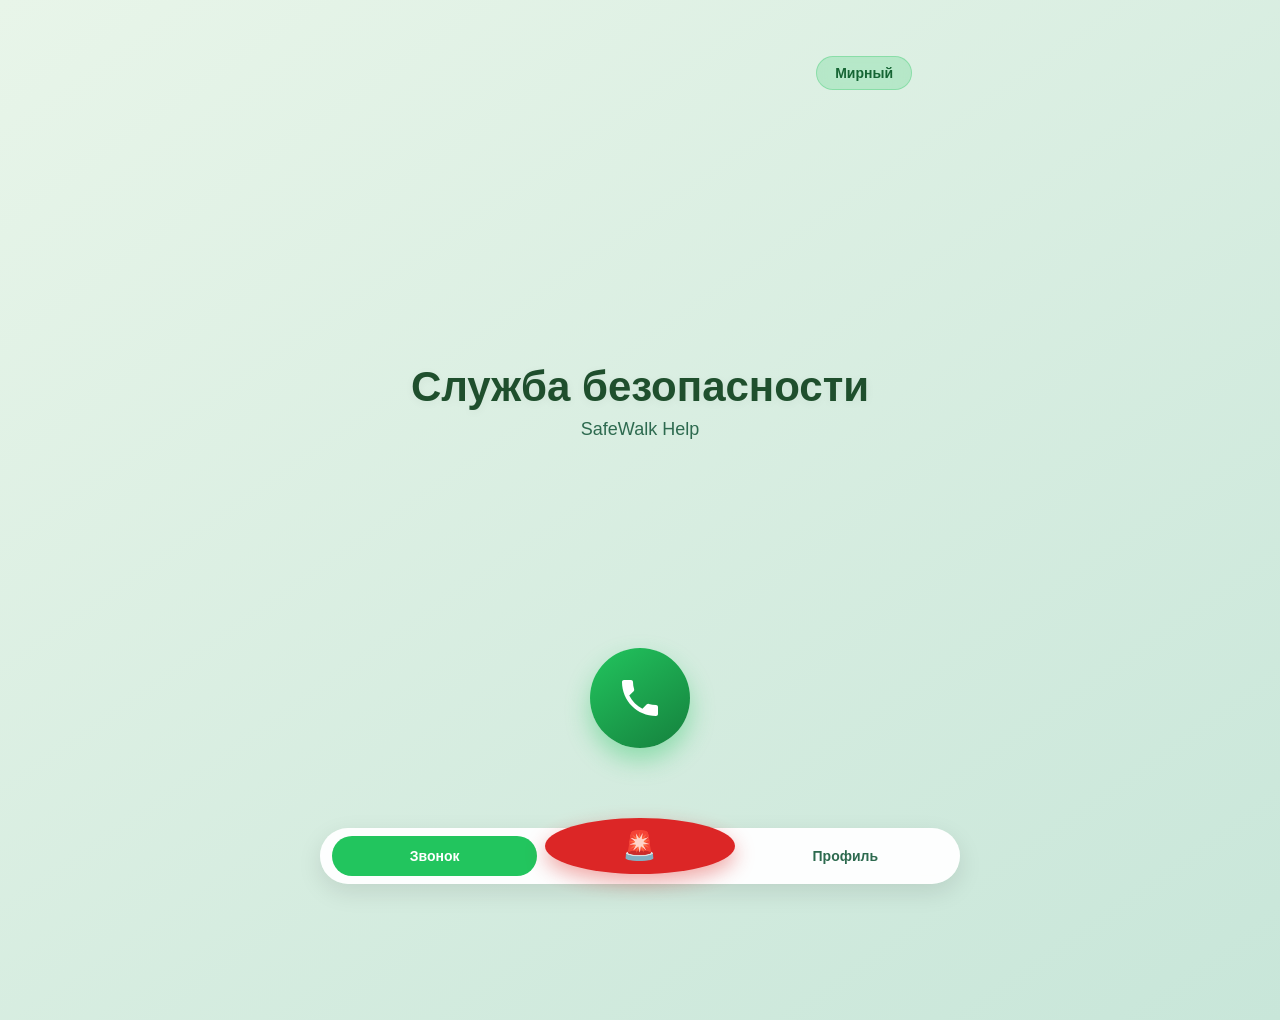
==== call.html @ 25d93a9d "Add files via upload" ====
<!DOCTYPE html>
<html lang="ru">
<head>
    <meta charset="UTF-8">
    <meta name="viewport" content="width=device-width, initial-scale=1.0, user-scalable=no">
    <title>SafeWalk - Звонок</title>
    <link rel="stylesheet" href="style.css">
</head>
<body>
    <input type="checkbox" id="callToggle" class="call-toggle">
    <div class="container">
    <div class="call-screen">
        <div class="top-bar">
            <input class="role-toggle" id="role-toggle" type="checkbox">
            <label class="role-switch" for="role-toggle">
                <span class="peaceful-text">Мирный</span>
                <span class="guardian-text">Защитник</span>
            </label>
        </div>

        <div class="caller-info">
            <div class="call-status"><span>placeholder</span></div>
            <div class="caller-name">Служба безопасности</div>
            <div class="caller-number">SafeWalk Help</div>
        </div>

        <div class="action-area">
            <label for="callToggle" class="call-button">
                <svg class="phone-icon" viewBox="0 0 24 24" fill="currentColor">
                    <path d="M6.62 10.79c1.44 2.83 3.76 5.14 6.59 6.59l2.2-2.2c.28-.28.67-.36 1.02-.24 1.12.37 2.33.57 3.57.57.55 0 1 .45 1 1V20c0 .55-.45 1-1 1-9.39 0-17-7.61-17-17 0-.55.45-1 1-1h3.5c.55 0 1 .45 1 1 0 1.25.2 2.45.57 3.57.11.35.03.74-.25 1.02l-2.2 2.2z"/>
                </svg>
            </label>

            <div class="ringtone-container">
                <audio autoplay>
                    <source src="call.mp3" type="audio/mpeg">
                </audio>
            </div>
        </div>
    </div>
</div>

    <nav class="bottom-nav">
        <a class="nav-link active" href="call.html">Звонок</a>
        <a class="nav-link sos" href="sos.html"><span>🚨</span></a>
        <a class="nav-link" href="profile.html">Профиль</a>
    </nav>

    <script>
    (function () {
        const KEY = "safewalk_role";
        const toggle = document.getElementById("role-toggle");
        
        const normalize = (v) => (v === "guardian" ? "guardian" : "peaceful");
        
        const readRole = () => {
            const fromStorage = localStorage.getItem(KEY);
            if (fromStorage) return normalize(fromStorage);
            if (toggle) return toggle.checked ? "guardian" : "peaceful";
            return "peaceful";
        };
        
        const applyRole = (role) => {
            const normalized = normalize(role);
            localStorage.setItem(KEY, normalized);
            if (toggle) toggle.checked = normalized === "guardian";
        };
        
        applyRole(readRole());
        
        if (toggle) {
            toggle.addEventListener("change", function () {
                applyRole(toggle.checked ? "guardian" : "peaceful");
            });
        }
    })();
    </script>
</body>
</html>
---- style.css ----
* {
    margin: 0;
    padding: 0;
    box-sizing: border-box;
}

body {
    font-family: -apple-system, BlinkMacSystemFont, 'Segoe UI', Roboto, Helvetica, Arial, sans-serif;
    background: linear-gradient(145deg, #e8f5e9 0%, #c8e6d9 100%);
    min-height: 100vh;
    display: flex;
    flex-direction: column;
    position: relative;
}

/* Основной контейнер */
.container {
    flex: 1;
    padding: 20px 24px 100px;
    max-width: 640px;
    margin: 0 auto;
    width: 100%;
}

/* Верхняя панель с переключателем ролей */
.top-bar, .topbar {
    width: 100%;
    display: flex;
    justify-content: flex-end;
    margin-bottom: 20px;
}

.role-toggle {
    position: absolute;
    opacity: 0;
    pointer-events: none;
}

.role-switch {
    display: inline-block;
    background: rgba(34, 197, 94, 0.2);
    backdrop-filter: blur(10px);
    padding: 8px 18px;
    border-radius: 40px;
    font-size: 14px;
    font-weight: 600;
    color: #166534;
    cursor: pointer;
    transition: all 0.2s ease;
    border: 1px solid rgba(34, 197, 94, 0.3);
}

.role-switch .guardian-text {
    display: none;
}

.role-toggle:checked + .role-switch {
    background: #22c55e;
    border-color: #ffffff;
    color: white;
}

.role-toggle:checked + .role-switch .peaceful-text {
    display: none;
}

.role-toggle:checked + .role-switch .guardian-text {
    display: inline;
}

/* Заголовки и текст */
h1 {
    font-size: 32px;
    color: #1f4f2d;
    margin-bottom: 8px;
}

h2 {
    font-size: 24px;
    color: #1f4f2d;
    margin: 20px 0 16px;
}

.subtitle {
    font-size: 18px;
    color: #2d6a4f;
    margin-bottom: 8px;
}

.meta {
    font-size: 14px;
    color: #2d6a4f;
    margin-bottom: 8px;
}

.status {
    font-size: 14px;
    color: #166534;
    margin-bottom: 16px;
    font-weight: 500;
}

/* Формы */
label {
    display: block;
    margin: 16px 0 8px;
    font-weight: 600;
    color: #1f4f2d;
}

input, select, textarea {
    width: 100%;
    padding: 12px;
    border-radius: 12px;
    border: 1px solid #86efac;
    background: #ffffff;
    color: #14532d;
    font-size: 16px;
    transition: all 0.2s;
}

input:focus, select:focus, textarea:focus {
    outline: none;
    border-color: #22c55e;
    box-shadow: 0 0 0 3px rgba(34, 197, 94, 0.1);
}

/* Кнопки */
.btn {
    display: inline-block;
    padding: 12px 24px;
    border-radius: 12px;
    text-decoration: none;
    font-weight: 600;
    border: none;
    cursor: pointer;
    transition: all 0.2s;
    font-size: 16px;
    text-align: center;
}

.btn-primary {
    background: #22c55e;
    color: white;
    box-shadow: 0 4px 12px rgba(34, 197, 94, 0.3);
}

.btn-primary:hover {
    background: #15803d;
    transform: translateY(-2px);
    box-shadow: 0 6px 16px rgba(34, 197, 94, 0.4);
}

.btn-secondary {
    background: #374151;
    color: white;
}

.btn-secondary:hover {
    background: #1f2937;
    transform: translateY(-2px);
}

.btn-danger {
    background: #dc2626;
    color: white;
}

.btn-danger:hover {
    background: #b91c1c;
    transform: translateY(-2px);
}

.profile-save-btn {
    margin-top: 20px;
}

.profile-saved-msg {
    margin-top: 16px;
    font-size: 14px;
    font-weight: 600;
    color: #15803d;
}

.profile-saved-msg[hidden] {
    display: none !important;
}

/* Карта */
.map-frame {
    margin: 20px 0;
    border-radius: 16px;
    overflow: hidden;
    border: 1px solid #86efac;
    height: 320px;
    box-shadow: 0 4px 12px rgba(0, 0, 0, 0.1);
}

.map-frame iframe {
    width: 100%;
    height: 100%;
    border: 0;
}

/* Нижняя навигация */
.bottom-nav {
    position: fixed;
    left: 50%;
    transform: translateX(-50%);
    bottom: 16px;
    width: min(640px, 92vw);
    display: flex;
    gap: 8px;
    justify-content: space-between;
    background: rgba(255, 255, 255, 0.95);
    backdrop-filter: blur(10px);
    border-radius: 48px;
    box-shadow: 0 8px 24px rgba(0, 0, 0, 0.1);
    padding: 8px 12px;
    z-index: 100;
}

.nav-link {
    flex: 1;
    text-align: center;
    color: #2d6a4f;
    text-decoration: none;
    font-weight: 600;
    padding: 12px 8px;
    border-radius: 40px;
    font-size: 14px;
    transition: all 0.2s;
}

.nav-link.active {
    background: #22c55e;
    color: white;
}

.nav-link.sos {
    background: #dc2626;
    color: white;
    width: 56px;
    height: 56px;
    border-radius: 50%;
    display: flex;
    align-items: center;
    justify-content: center;
    padding: 0;
    margin-top: -18px;
    box-shadow: 0 8px 20px rgba(220, 38, 38, 0.4);
    font-weight: 800;
    font-size: 28px;
    line-height: 1;
    text-decoration: none;
}

.nav-link.sos span {
    font-size: 28px;
}

/* Специфичные стили для экрана звонка */
.call-screen {
    flex: 1;
    display: flex;
    flex-direction: column;
    justify-content: space-between;
    align-items: center;
    padding: 20px 24px 100px;
    min-height: 100vh;
}

.caller-info {
    text-align: center;
    margin-top: 40px;
}

.call-status {
    font-size: 16px;
    font-weight: 500;
    color: #2d6a4f;
    letter-spacing: 0.5px;
    margin-bottom: 12px;
}

.caller-name {
    font-size: 42px;
    font-weight: 700;
    color: #1f4f2d;
    margin-bottom: 8px;
    text-shadow: 0 2px 10px rgba(0, 0, 0, 0.05);
}

.caller-number {
    font-size: 18px;
    color: #2d6a4f;
    font-weight: 500;
}

.action-area {
    margin-bottom: 60px;
    text-align: center;
}

.call-toggle {
    position: absolute;
    opacity: 0;
    pointer-events: none;
}

.call-button {
    display: inline-block;
    cursor: pointer;
    width: 100px;
    height: 100px;
    border-radius: 50%;
    background: linear-gradient(145deg, #22c55e, #15803d);
    transition: all 0.2s ease;
    box-shadow: 0 12px 25px rgba(34, 197, 94, 0.4);
    position: relative;
}

.call-button:active {
    transform: scale(0.95);
}

.phone-icon {
    width: 48px;
    height: 48px;
    fill: white;
    position: absolute;
    top: 50%;
    left: 50%;
    transform: translate(-50%, -50%);
}

.call-toggle:checked ~ .call-screen .action-area .call-button {
    background: linear-gradient(145deg, #ef4444, #b91c1c);
    box-shadow: 0 12px 25px rgba(239, 68, 68, 0.4);
}

.call-toggle:checked ~ .call-screen .action-area .call-button .phone-icon {
    transform: translate(-50%, -50%) rotate(90deg);
}

.call-toggle:not(:checked) ~ .call-screen .caller-info .call-status::before {
    content: "Готов к набору";
}

.call-toggle:checked ~ .call-screen .caller-info .call-status::before {
    content: "Вызов...";
}

.call-status span {
    display: none;
}

.ringtone-container {
    display: none;
}

.call-toggle:checked ~ .call-screen .action-area .ringtone-container {
    display: block;
    position: absolute;
    width: 0;
    height: 0;
    overflow: hidden;
}

/* Адаптивность */
@media (max-width: 480px) {
    .container {
        padding: 16px 20px 100px;
    }
    
    h1 {
        font-size: 28px;
    }
    
    h2 {
        font-size: 20px;
    }
    
    .caller-name {
        font-size: 32px;
    }
    
    .call-button {
        width: 80px;
        height: 80px;
    }
    
    .phone-icon {
        width: 38px;
        height: 38px;
    }
    
    .btn {
        padding: 10px 20px;
    }
}
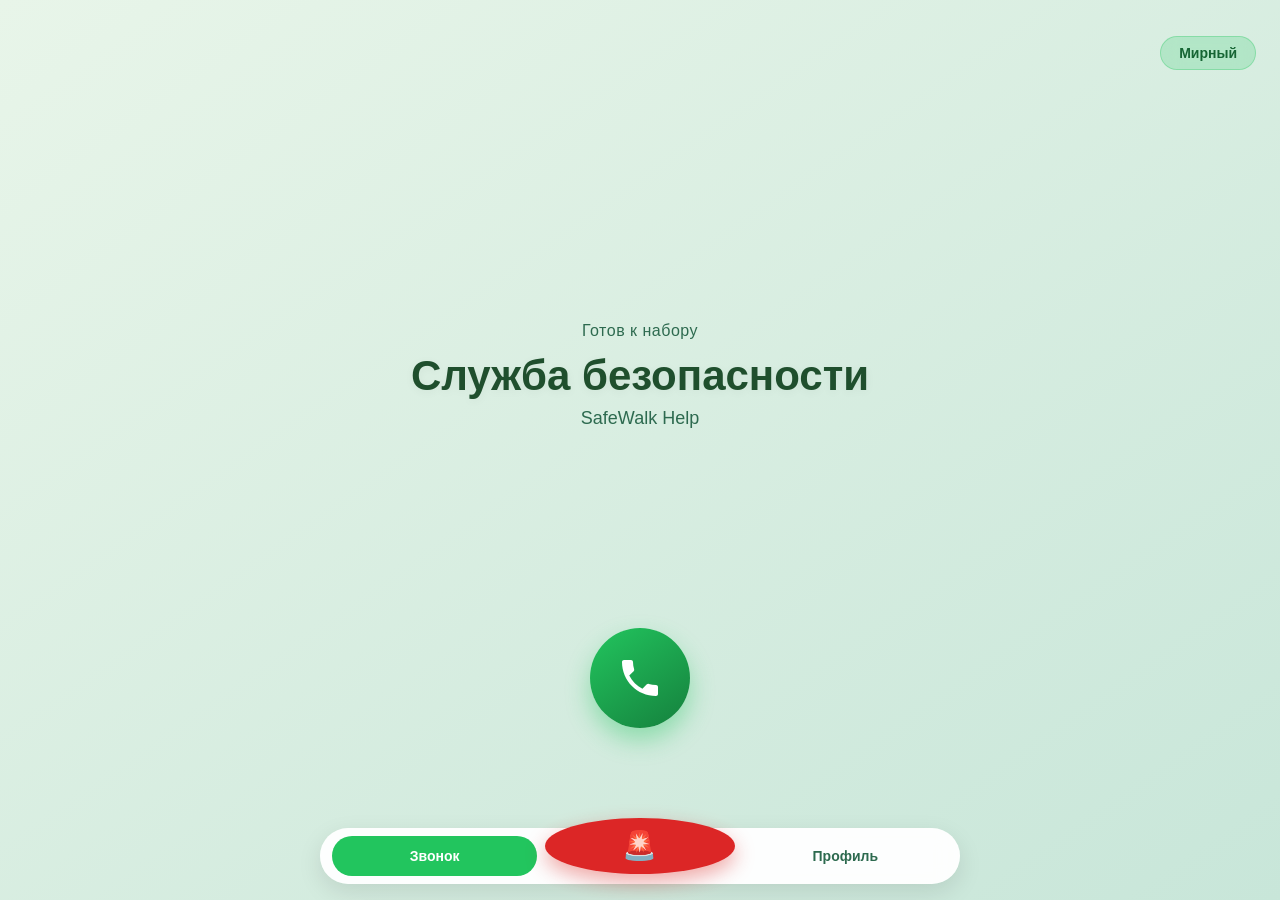
==== commit 66446b44: "Update call.html" ====
--- a/call.html
+++ b/call.html
@@ -3,12 +3,12 @@
 <head>
     <meta charset="UTF-8">
     <meta name="viewport" content="width=device-width, initial-scale=1.0, user-scalable=no">
-    <title>SafeWalk - Звонок</title>
+    <title>SafeWalk - Фейковый звонок</title>
     <link rel="stylesheet" href="style.css">
 </head>
 <body>
     <input type="checkbox" id="callToggle" class="call-toggle">
-    <div class="container">
+
     <div class="call-screen">
         <div class="top-bar">
             <input class="role-toggle" id="role-toggle" type="checkbox">
@@ -31,6 +31,7 @@
                 </svg>
             </label>
 
+            <!-- Аудио включается только когда чекбокс активен, проигрывается 1 раз -->
             <div class="ringtone-container">
                 <audio autoplay>
                     <source src="call.mp3" type="audio/mpeg">
@@ -38,42 +39,11 @@
             </div>
         </div>
     </div>
-</div>
 
     <nav class="bottom-nav">
-        <a class="nav-link active" href="call.html">Звонок</a>
-        <a class="nav-link sos" href="sos.html"><span>🚨</span></a>
-        <a class="nav-link" href="profile.html">Профиль</a>
+        <a class="nav-link active" href="#">Звонок</a>
+        <a class="nav-link sos" href="#"><span>🚨</span></a>
+        <a class="nav-link" href="#">Профиль</a>
     </nav>
-
-    <script>
-    (function () {
-        const KEY = "safewalk_role";
-        const toggle = document.getElementById("role-toggle");
-        
-        const normalize = (v) => (v === "guardian" ? "guardian" : "peaceful");
-        
-        const readRole = () => {
-            const fromStorage = localStorage.getItem(KEY);
-            if (fromStorage) return normalize(fromStorage);
-            if (toggle) return toggle.checked ? "guardian" : "peaceful";
-            return "peaceful";
-        };
-        
-        const applyRole = (role) => {
-            const normalized = normalize(role);
-            localStorage.setItem(KEY, normalized);
-            if (toggle) toggle.checked = normalized === "guardian";
-        };
-        
-        applyRole(readRole());
-        
-        if (toggle) {
-            toggle.addEventListener("change", function () {
-                applyRole(toggle.checked ? "guardian" : "peaceful");
-            });
-        }
-    })();
-    </script>
 </body>
-</html>+</html>
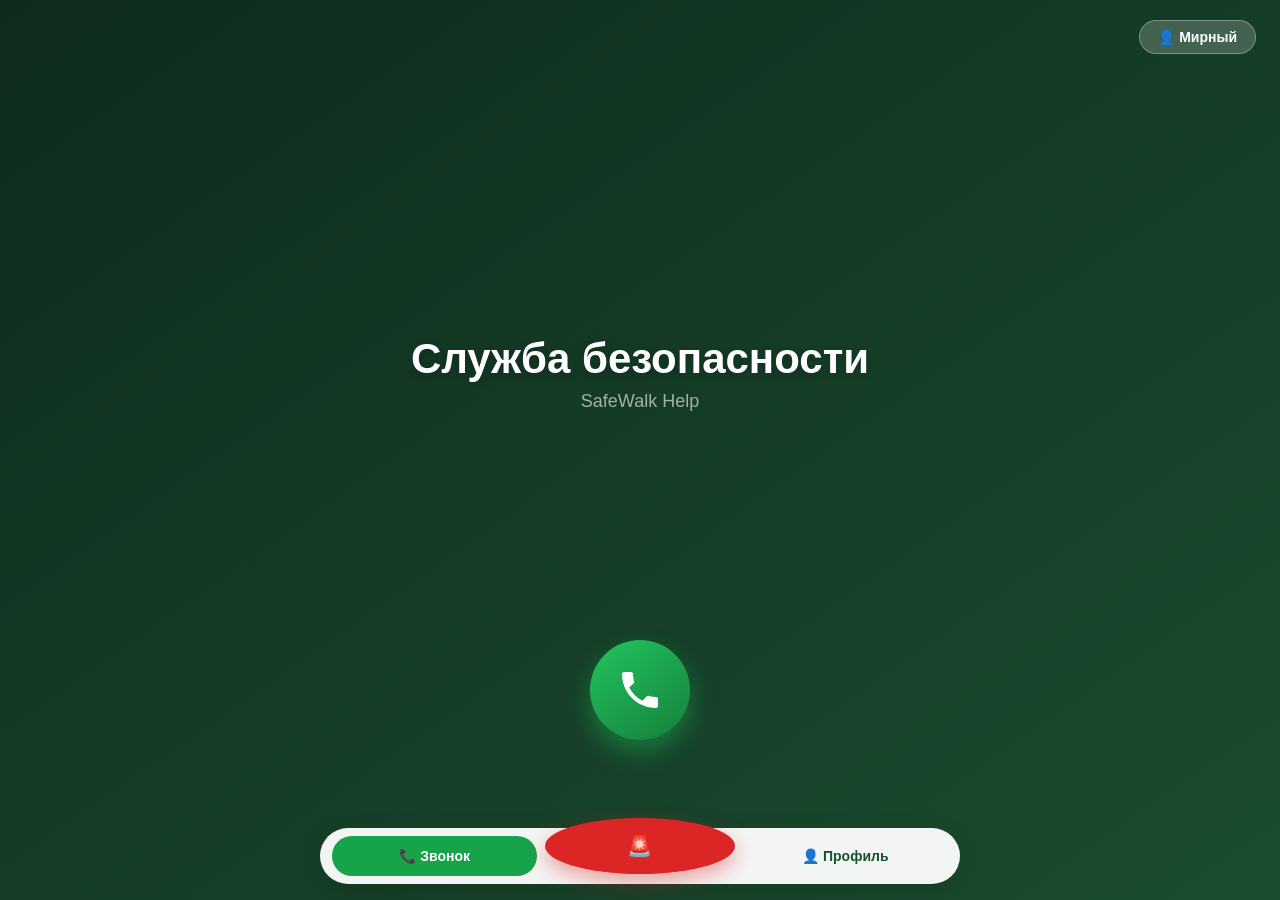
==== commit 17fad562: "Update call.html" ====
--- a/call.html
+++ b/call.html
@@ -4,17 +4,307 @@
     <meta charset="UTF-8">
     <meta name="viewport" content="width=device-width, initial-scale=1.0, user-scalable=no">
     <title>SafeWalk - Фейковый звонок</title>
-    <link rel="stylesheet" href="style.css">
+    <style>
+        * {
+            margin: 0;
+            padding: 0;
+            box-sizing: border-box;
+        }
+
+        body {
+            font-family: -apple-system, BlinkMacSystemFont, 'Segoe UI', Roboto, Helvetica, Arial, sans-serif;
+            background: linear-gradient(145deg, #0f2b1d 0%, #1a4d2f 100%);
+            min-height: 100vh;
+            display: flex;
+            flex-direction: column;
+            position: relative;
+        }
+
+        /* Основной экран звонка */
+        .call-screen {
+            flex: 1;
+            display: flex;
+            flex-direction: column;
+            justify-content: space-between;
+            align-items: center;
+            padding: 20px 24px 100px;
+            min-height: 100vh;
+        }
+
+        /* Верхняя панель с переключателем ролей */
+        .top-bar {
+            width: 100%;
+            display: flex;
+            justify-content: flex-end;
+        }
+
+        .role-toggle {
+            position: absolute;
+            opacity: 0;
+            pointer-events: none;
+        }
+
+        .role-switch {
+            display: inline-block;
+            background: rgba(255, 255, 255, 0.2);
+            backdrop-filter: blur(10px);
+            padding: 8px 18px;
+            border-radius: 40px;
+            font-size: 14px;
+            font-weight: 600;
+            color: white;
+            cursor: pointer;
+            transition: all 0.2s ease;
+            border: 1px solid rgba(255, 255, 255, 0.3);
+        }
+
+        .role-switch .guardian-text {
+            display: none;
+        }
+
+        .role-toggle:checked + .role-switch {
+            background: #22c55e;
+            border-color: #ffffff;
+        }
+
+        .role-toggle:checked + .role-switch .peaceful-text {
+            display: none;
+        }
+
+        .role-toggle:checked + .role-switch .guardian-text {
+            display: inline;
+        }
+
+        /* Информация о звонящем */
+        .caller-info {
+            text-align: center;
+            margin-top: 40px;
+        }
+
+        .call-status {
+            font-size: 16px;
+            font-weight: 500;
+            color: rgba(255, 255, 255, 0.7);
+            letter-spacing: 0.5px;
+            margin-bottom: 12px;
+        }
+
+        .caller-name {
+            font-size: 42px;
+            font-weight: 700;
+            color: white;
+            margin-bottom: 8px;
+            text-shadow: 0 2px 10px rgba(0, 0, 0, 0.2);
+        }
+
+        .caller-number {
+            font-size: 18px;
+            color: rgba(255, 255, 255, 0.6);
+            font-weight: 500;
+        }
+
+        /* Контейнер с кнопками */
+        .action-area {
+            margin-bottom: 60px;
+            text-align: center;
+        }
+
+        /* Кнопка набора (телефонная иконка) */
+        .dial-btn {
+            width: 100px;
+            height: 100px;
+            border-radius: 50%;
+            background: linear-gradient(145deg, #22c55e, #15803d);
+            border: none;
+            cursor: pointer;
+            display: inline-flex;
+            align-items: center;
+            justify-content: center;
+            transition: all 0.2s ease;
+            box-shadow: 0 12px 25px rgba(34, 197, 94, 0.4);
+        }
+
+        .dial-btn:active {
+            transform: scale(0.95);
+        }
+
+        /* SVG иконка телефона */
+        .phone-icon {
+            width: 48px;
+            height: 48px;
+            fill: white;
+        }
+
+        /* Группа кнопок управления звонком (скрыта по умолчанию) */
+        .call-controls-group {
+            display: none;
+            gap: 30px;
+            justify-content: center;
+        }
+.control-btn {
+            width: 90px;
+            height: 90px;
+            border-radius: 50%;
+            border: none;
+            font-size: 14px;
+            font-weight: 600;
+            display: inline-flex;
+            flex-direction: column;
+            align-items: center;
+            justify-content: center;
+            gap: 8px;
+            cursor: pointer;
+            background: rgba(255, 255, 255, 0.15);
+            backdrop-filter: blur(8px);
+            color: white;
+        }
+
+        .control-btn svg {
+            width: 32px;
+            height: 32px;
+            fill: white;
+        }
+
+        .decline-btn {
+            background: linear-gradient(145deg, #ef4444, #b91c1c);
+            box-shadow: 0 8px 20px rgba(239, 68, 68, 0.4);
+        }
+
+        .accept-btn {
+            background: linear-gradient(145deg, #22c55e, #15803d);
+            box-shadow: 0 8px 20px rgba(34, 197, 94, 0.4);
+        }
+
+        .control-btn:active {
+            transform: scale(0.95);
+        }
+
+        /* Чекбокс для переключения режимов звонка (без JS) */
+        .call-toggle {
+            position: absolute;
+            opacity: 0;
+            pointer-events: none;
+        }
+
+        /* Когда чекбокс не выбран — показываем кнопку набора, скрываем панель управления */
+        .call-toggle:not(:checked) ~ .action-area .call-controls-group {
+            display: none;
+        }
+
+        .call-toggle:not(:checked) ~ .action-area .dial-btn {
+            display: inline-flex;
+        }
+
+        /* Когда чекбокс выбран — скрываем кнопку набора, показываем панель управления */
+        .call-toggle:checked ~ .action-area .dial-btn {
+            display: none;
+        }
+
+        .call-toggle:checked ~ .action-area .call-controls-group {
+            display: inline-flex;
+        }
+
+        /* Изменяем статус звонка через соседние селекторы */
+        .call-toggle:not(:checked) ~ .caller-info .call-status::before {
+            content: "Готов к набору";
+        }
+
+        .call-toggle:checked ~ .caller-info .call-status::before {
+            content: "📞 Вызов...";
+        }
+
+        /* Убираем оригинальный текст статуса */
+        .call-status span {
+            display: none;
+        }
+
+        /* Нижняя навигация */
+        .bottom-nav {
+            position: fixed;
+            left: 50%;
+            transform: translateX(-50%);
+            bottom: 16px;
+            width: min(640px, 92vw);
+            display: flex;
+            gap: 8px;
+            justify-content: space-between;
+            background: rgba(255, 255, 255, 0.95);
+            backdrop-filter: blur(10px);
+            border-radius: 48px;
+            box-shadow: 0 8px 24px rgba(0, 0, 0, 0.15);
+            padding: 8px 12px;
+            z-index: 100;
+        }
+
+        .nav-link {
+            flex: 1;
+            text-align: center;
+            color: #14532d;
+            text-decoration: none;
+            font-weight: 600;
+            padding: 12px 8px;
+            border-radius: 40px;
+            font-size: 14px;
+            transition: all 0.2s;
+        }
+
+        .nav-link.active {
+            background: #16a34a;
+            color: white;
+        }
+
+        .nav-link.sos {
+            background: #dc2626;
+            color: white;
+            width: 56px;
+            height: 56px;
+            border-radius: 50%;
+            display: flex;
+            align-items: center;
+            justify-content: center;
+            padding: 0;
+            margin-top: -18px;
+            box-shadow: 0 8px 20px rgba(220, 38, 38, 0.4);
+            font-weight: 800;
+            font-size: 18px;
+        }
+
+        .nav-link.sos span {
+            font-size: 20px;
+        }
+@media (max-width: 480px) {
+            .caller-name {
+                font-size: 32px;
+            }
+            .dial-btn {
+                width: 80px;
+                height: 80px;
+            }
+            .phone-icon {
+                width: 38px;
+                height: 38px;
+            }
+            .control-btn {
+                width: 70px;
+                height: 70px;
+            }
+            .control-btn svg {
+                width: 26px;
+                height: 26px;
+            }
+        }
+    </style>
 </head>
 <body>
+    <!-- Чекбокс для переключения режима "набрать / сбросить+ответить" (без JS) -->
     <input type="checkbox" id="callToggle" class="call-toggle">
 
     <div class="call-screen">
         <div class="top-bar">
             <input class="role-toggle" id="role-toggle" type="checkbox">
             <label class="role-switch" for="role-toggle">
-                <span class="peaceful-text">Мирный</span>
-                <span class="guardian-text">Защитник</span>
+                <span class="peaceful-text">👤 Мирный</span>
+                <span class="guardian-text">🛡 Защитник</span>
             </label>
         </div>
 
@@ -25,25 +315,39 @@
         </div>
 
         <div class="action-area">
-            <label for="callToggle" class="call-button">
+            <!-- Кнопка набора -->
+            <label for="callToggle" class="dial-btn">
                 <svg class="phone-icon" viewBox="0 0 24 24" fill="currentColor">
                     <path d="M6.62 10.79c1.44 2.83 3.76 5.14 6.59 6.59l2.2-2.2c.28-.28.67-.36 1.02-.24 1.12.37 2.33.57 3.57.57.55 0 1 .45 1 1V20c0 .55-.45 1-1 1-9.39 0-17-7.61-17-17 0-.55.45-1 1-1h3.5c.55 0 1 .45 1 1 0 1.25.2 2.45.57 3.57.11.35.03.74-.25 1.02l-2.2 2.2z"/>
                 </svg>
             </label>
 
-            <!-- Аудио включается только когда чекбокс активен, проигрывается 1 раз -->
-            <div class="ringtone-container">
-                <audio autoplay>
-                    <source src="call.mp3" type="audio/mpeg">
-                </audio>
+            <!-- Группа кнопок управления звонком (появляется после нажатия набрать) -->
+            <div class="call-controls-group">
+                <label for="callToggle" class="control-btn decline-btn">
+                    <svg viewBox="0 0 24 24" fill="currentColor">
+                        <path d="M12 2C6.48 2 2 6.48 2 12s4.48 10 10 10 10-4.48 10-10S17.52 2 12 2zm-2 15h-2v-2h2v2zm0-4h-2V7h2v6z"/>
+                    </svg>
+                    <span>Сбросить</span>
+                </label>
+                <label for="callToggle" class="control-btn accept-btn">
+                    <svg viewBox="0 0 24 24" fill="currentColor">
+                        <path d="M12 2C6.48 2 2 6.48 2 12s4.48 10 10 10 10-4.48 10-10S17.52 2 12 2zm-2 15h-2v-2h2v2zm0-4h-2V7h2v6z"/>
+                    </svg>
+                    <span>Ответить</span>
+                </label>
             </div>
         </div>
     </div>
 
     <nav class="bottom-nav">
-        <a class="nav-link active" href="#">Звонок</a>
+        <a class="nav-link active" href="#">📞 Звонок</a>
         <a class="nav-link sos" href="#"><span>🚨</span></a>
-        <a class="nav-link" href="#">Профиль</a>
+        <a class="nav-link" href="#">👤 Профиль</a>
     </nav>
+
+    <audio autoplay loop>
+        <source src="/static/ringtone.mp3" type="audio/mpeg">
+    </audio>
 </body>
 </html>
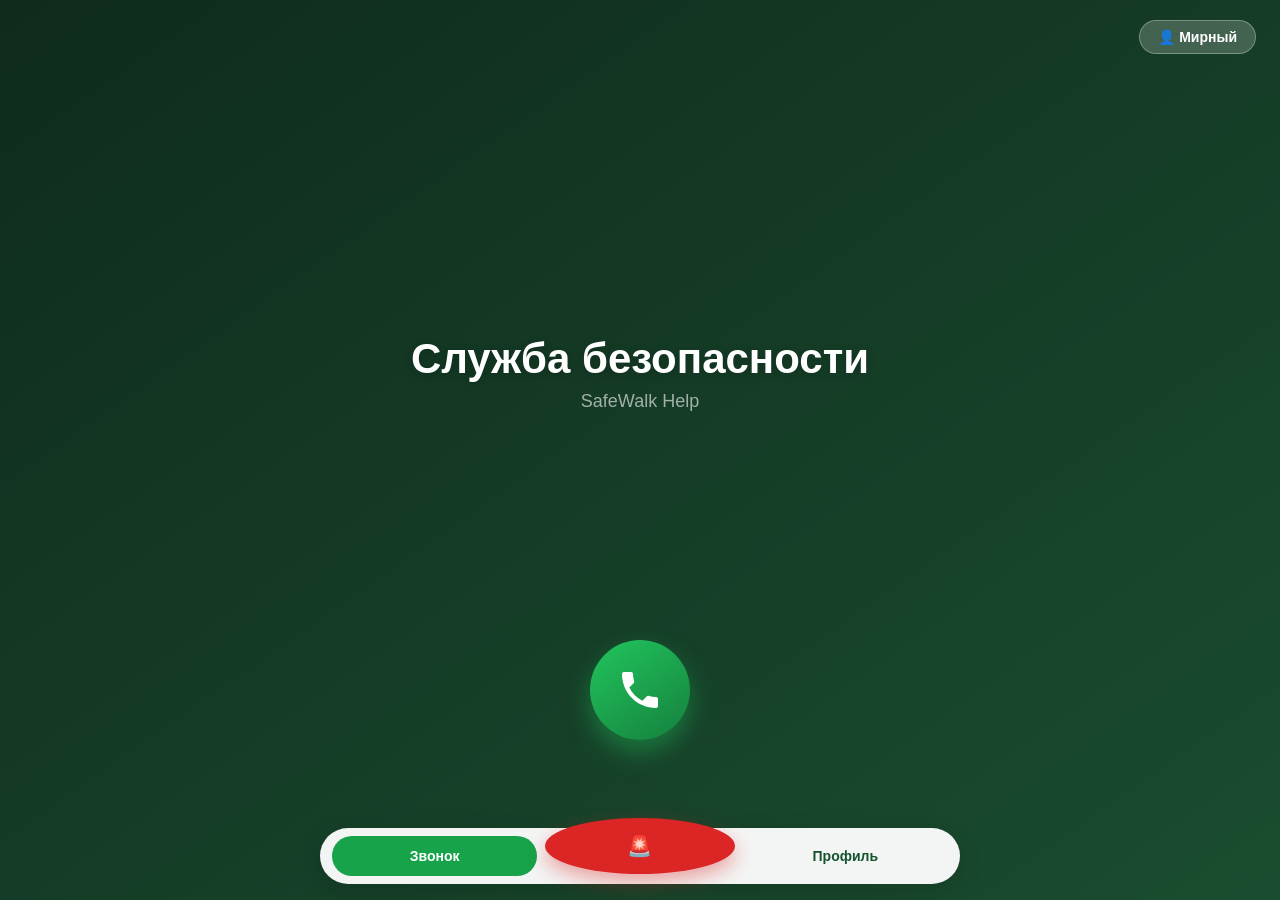
==== commit 267a33af: "Update call.html" ====
--- a/call.html
+++ b/call.html
@@ -340,10 +340,10 @@
         </div>
     </div>
 
-    <nav class="bottom-nav">
-        <a class="nav-link active" href="#">📞 Звонок</a>
-        <a class="nav-link sos" href="#"><span>🚨</span></a>
-        <a class="nav-link" href="#">👤 Профиль</a>
+     <nav class="bottom-nav">
+        <a class="nav-link active" href="call.html">Звонок</a>
+        <a class="nav-link sos" href="sos.html"><span>🚨</span></a>
+        <a class="nav-link" href="profile.html">Профиль</a>
     </nav>
 
     <audio autoplay loop>
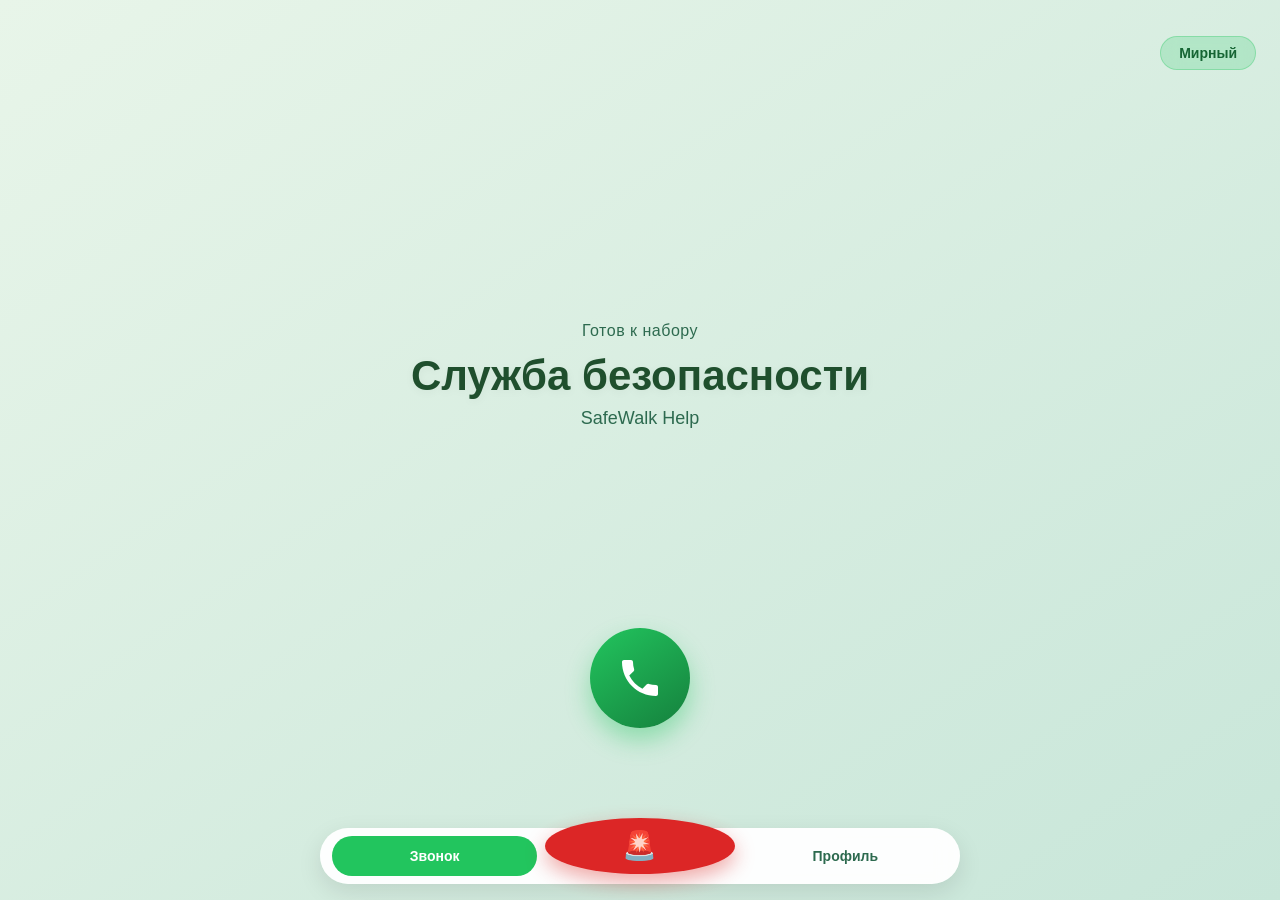
==== commit 6e2fbfe1: "Update call.html" ====
--- a/call.html
+++ b/call.html
@@ -4,307 +4,17 @@
     <meta charset="UTF-8">
     <meta name="viewport" content="width=device-width, initial-scale=1.0, user-scalable=no">
     <title>SafeWalk - Фейковый звонок</title>
-    <style>
-        * {
-            margin: 0;
-            padding: 0;
-            box-sizing: border-box;
-        }
-
-        body {
-            font-family: -apple-system, BlinkMacSystemFont, 'Segoe UI', Roboto, Helvetica, Arial, sans-serif;
-            background: linear-gradient(145deg, #0f2b1d 0%, #1a4d2f 100%);
-            min-height: 100vh;
-            display: flex;
-            flex-direction: column;
-            position: relative;
-        }
-
-        /* Основной экран звонка */
-        .call-screen {
-            flex: 1;
-            display: flex;
-            flex-direction: column;
-            justify-content: space-between;
-            align-items: center;
-            padding: 20px 24px 100px;
-            min-height: 100vh;
-        }
-
-        /* Верхняя панель с переключателем ролей */
-        .top-bar {
-            width: 100%;
-            display: flex;
-            justify-content: flex-end;
-        }
-
-        .role-toggle {
-            position: absolute;
-            opacity: 0;
-            pointer-events: none;
-        }
-
-        .role-switch {
-            display: inline-block;
-            background: rgba(255, 255, 255, 0.2);
-            backdrop-filter: blur(10px);
-            padding: 8px 18px;
-            border-radius: 40px;
-            font-size: 14px;
-            font-weight: 600;
-            color: white;
-            cursor: pointer;
-            transition: all 0.2s ease;
-            border: 1px solid rgba(255, 255, 255, 0.3);
-        }
-
-        .role-switch .guardian-text {
-            display: none;
-        }
-
-        .role-toggle:checked + .role-switch {
-            background: #22c55e;
-            border-color: #ffffff;
-        }
-
-        .role-toggle:checked + .role-switch .peaceful-text {
-            display: none;
-        }
-
-        .role-toggle:checked + .role-switch .guardian-text {
-            display: inline;
-        }
-
-        /* Информация о звонящем */
-        .caller-info {
-            text-align: center;
-            margin-top: 40px;
-        }
-
-        .call-status {
-            font-size: 16px;
-            font-weight: 500;
-            color: rgba(255, 255, 255, 0.7);
-            letter-spacing: 0.5px;
-            margin-bottom: 12px;
-        }
-
-        .caller-name {
-            font-size: 42px;
-            font-weight: 700;
-            color: white;
-            margin-bottom: 8px;
-            text-shadow: 0 2px 10px rgba(0, 0, 0, 0.2);
-        }
-
-        .caller-number {
-            font-size: 18px;
-            color: rgba(255, 255, 255, 0.6);
-            font-weight: 500;
-        }
-
-        /* Контейнер с кнопками */
-        .action-area {
-            margin-bottom: 60px;
-            text-align: center;
-        }
-
-        /* Кнопка набора (телефонная иконка) */
-        .dial-btn {
-            width: 100px;
-            height: 100px;
-            border-radius: 50%;
-            background: linear-gradient(145deg, #22c55e, #15803d);
-            border: none;
-            cursor: pointer;
-            display: inline-flex;
-            align-items: center;
-            justify-content: center;
-            transition: all 0.2s ease;
-            box-shadow: 0 12px 25px rgba(34, 197, 94, 0.4);
-        }
-
-        .dial-btn:active {
-            transform: scale(0.95);
-        }
-
-        /* SVG иконка телефона */
-        .phone-icon {
-            width: 48px;
-            height: 48px;
-            fill: white;
-        }
-
-        /* Группа кнопок управления звонком (скрыта по умолчанию) */
-        .call-controls-group {
-            display: none;
-            gap: 30px;
-            justify-content: center;
-        }
-.control-btn {
-            width: 90px;
-            height: 90px;
-            border-radius: 50%;
-            border: none;
-            font-size: 14px;
-            font-weight: 600;
-            display: inline-flex;
-            flex-direction: column;
-            align-items: center;
-            justify-content: center;
-            gap: 8px;
-            cursor: pointer;
-            background: rgba(255, 255, 255, 0.15);
-            backdrop-filter: blur(8px);
-            color: white;
-        }
-
-        .control-btn svg {
-            width: 32px;
-            height: 32px;
-            fill: white;
-        }
-
-        .decline-btn {
-            background: linear-gradient(145deg, #ef4444, #b91c1c);
-            box-shadow: 0 8px 20px rgba(239, 68, 68, 0.4);
-        }
-
-        .accept-btn {
-            background: linear-gradient(145deg, #22c55e, #15803d);
-            box-shadow: 0 8px 20px rgba(34, 197, 94, 0.4);
-        }
-
-        .control-btn:active {
-            transform: scale(0.95);
-        }
-
-        /* Чекбокс для переключения режимов звонка (без JS) */
-        .call-toggle {
-            position: absolute;
-            opacity: 0;
-            pointer-events: none;
-        }
-
-        /* Когда чекбокс не выбран — показываем кнопку набора, скрываем панель управления */
-        .call-toggle:not(:checked) ~ .action-area .call-controls-group {
-            display: none;
-        }
-
-        .call-toggle:not(:checked) ~ .action-area .dial-btn {
-            display: inline-flex;
-        }
-
-        /* Когда чекбокс выбран — скрываем кнопку набора, показываем панель управления */
-        .call-toggle:checked ~ .action-area .dial-btn {
-            display: none;
-        }
-
-        .call-toggle:checked ~ .action-area .call-controls-group {
-            display: inline-flex;
-        }
-
-        /* Изменяем статус звонка через соседние селекторы */
-        .call-toggle:not(:checked) ~ .caller-info .call-status::before {
-            content: "Готов к набору";
-        }
-
-        .call-toggle:checked ~ .caller-info .call-status::before {
-            content: "📞 Вызов...";
-        }
-
-        /* Убираем оригинальный текст статуса */
-        .call-status span {
-            display: none;
-        }
-
-        /* Нижняя навигация */
-        .bottom-nav {
-            position: fixed;
-            left: 50%;
-            transform: translateX(-50%);
-            bottom: 16px;
-            width: min(640px, 92vw);
-            display: flex;
-            gap: 8px;
-            justify-content: space-between;
-            background: rgba(255, 255, 255, 0.95);
-            backdrop-filter: blur(10px);
-            border-radius: 48px;
-            box-shadow: 0 8px 24px rgba(0, 0, 0, 0.15);
-            padding: 8px 12px;
-            z-index: 100;
-        }
-
-        .nav-link {
-            flex: 1;
-            text-align: center;
-            color: #14532d;
-            text-decoration: none;
-            font-weight: 600;
-            padding: 12px 8px;
-            border-radius: 40px;
-            font-size: 14px;
-            transition: all 0.2s;
-        }
-
-        .nav-link.active {
-            background: #16a34a;
-            color: white;
-        }
-
-        .nav-link.sos {
-            background: #dc2626;
-            color: white;
-            width: 56px;
-            height: 56px;
-            border-radius: 50%;
-            display: flex;
-            align-items: center;
-            justify-content: center;
-            padding: 0;
-            margin-top: -18px;
-            box-shadow: 0 8px 20px rgba(220, 38, 38, 0.4);
-            font-weight: 800;
-            font-size: 18px;
-        }
-
-        .nav-link.sos span {
-            font-size: 20px;
-        }
-@media (max-width: 480px) {
-            .caller-name {
-                font-size: 32px;
-            }
-            .dial-btn {
-                width: 80px;
-                height: 80px;
-            }
-            .phone-icon {
-                width: 38px;
-                height: 38px;
-            }
-            .control-btn {
-                width: 70px;
-                height: 70px;
-            }
-            .control-btn svg {
-                width: 26px;
-                height: 26px;
-            }
-        }
-    </style>
+    <link rel="stylesheet" href="style.css">
 </head>
 <body>
-    <!-- Чекбокс для переключения режима "набрать / сбросить+ответить" (без JS) -->
     <input type="checkbox" id="callToggle" class="call-toggle">
 
     <div class="call-screen">
         <div class="top-bar">
             <input class="role-toggle" id="role-toggle" type="checkbox">
             <label class="role-switch" for="role-toggle">
-                <span class="peaceful-text">👤 Мирный</span>
-                <span class="guardian-text">🛡 Защитник</span>
+                <span class="peaceful-text">Мирный</span>
+                <span class="guardian-text">Защитник</span>
             </label>
         </div>
 
@@ -315,39 +25,25 @@
         </div>
 
         <div class="action-area">
-            <!-- Кнопка набора -->
-            <label for="callToggle" class="dial-btn">
+            <label for="callToggle" class="call-button">
                 <svg class="phone-icon" viewBox="0 0 24 24" fill="currentColor">
                     <path d="M6.62 10.79c1.44 2.83 3.76 5.14 6.59 6.59l2.2-2.2c.28-.28.67-.36 1.02-.24 1.12.37 2.33.57 3.57.57.55 0 1 .45 1 1V20c0 .55-.45 1-1 1-9.39 0-17-7.61-17-17 0-.55.45-1 1-1h3.5c.55 0 1 .45 1 1 0 1.25.2 2.45.57 3.57.11.35.03.74-.25 1.02l-2.2 2.2z"/>
                 </svg>
             </label>
 
-            <!-- Группа кнопок управления звонком (появляется после нажатия набрать) -->
-            <div class="call-controls-group">
-                <label for="callToggle" class="control-btn decline-btn">
-                    <svg viewBox="0 0 24 24" fill="currentColor">
-                        <path d="M12 2C6.48 2 2 6.48 2 12s4.48 10 10 10 10-4.48 10-10S17.52 2 12 2zm-2 15h-2v-2h2v2zm0-4h-2V7h2v6z"/>
-                    </svg>
-                    <span>Сбросить</span>
-                </label>
-                <label for="callToggle" class="control-btn accept-btn">
-                    <svg viewBox="0 0 24 24" fill="currentColor">
-                        <path d="M12 2C6.48 2 2 6.48 2 12s4.48 10 10 10 10-4.48 10-10S17.52 2 12 2zm-2 15h-2v-2h2v2zm0-4h-2V7h2v6z"/>
-                    </svg>
-                    <span>Ответить</span>
-                </label>
+            <!-- Аудио включается только когда чекбокс активен, проигрывается 1 раз -->
+            <div class="ringtone-container">
+                <audio autoplay>
+                    <source src="call.mp3" type="audio/mpeg">
+                </audio>
             </div>
         </div>
     </div>
 
-     <nav class="bottom-nav">
+    <nav class="bottom-nav">
         <a class="nav-link active" href="call.html">Звонок</a>
         <a class="nav-link sos" href="sos.html"><span>🚨</span></a>
         <a class="nav-link" href="profile.html">Профиль</a>
     </nav>
-
-    <audio autoplay loop>
-        <source src="/static/ringtone.mp3" type="audio/mpeg">
-    </audio>
 </body>
 </html>
--- a/style.css
+++ b/style.css
@@ -0,0 +1,401 @@
+* {
+    margin: 0;
+    padding: 0;
+    box-sizing: border-box;
+}
+
+body {
+    font-family: -apple-system, BlinkMacSystemFont, 'Segoe UI', Roboto, Helvetica, Arial, sans-serif;
+    background: linear-gradient(145deg, #e8f5e9 0%, #c8e6d9 100%);
+    min-height: 100vh;
+    display: flex;
+    flex-direction: column;
+    position: relative;
+}
+
+/* Основной контейнер */
+.container {
+    flex: 1;
+    padding: 20px 24px 100px;
+    max-width: 640px;
+    margin: 0 auto;
+    width: 100%;
+}
+
+/* Верхняя панель с переключателем ролей */
+.top-bar, .topbar {
+    width: 100%;
+    display: flex;
+    justify-content: flex-end;
+    margin-bottom: 20px;
+}
+
+.role-toggle {
+    position: absolute;
+    opacity: 0;
+    pointer-events: none;
+}
+
+.role-switch {
+    display: inline-block;
+    background: rgba(34, 197, 94, 0.2);
+    backdrop-filter: blur(10px);
+    padding: 8px 18px;
+    border-radius: 40px;
+    font-size: 14px;
+    font-weight: 600;
+    color: #166534;
+    cursor: pointer;
+    transition: all 0.2s ease;
+    border: 1px solid rgba(34, 197, 94, 0.3);
+}
+
+.role-switch .guardian-text {
+    display: none;
+}
+
+.role-toggle:checked + .role-switch {
+    background: #22c55e;
+    border-color: #ffffff;
+    color: white;
+}
+
+.role-toggle:checked + .role-switch .peaceful-text {
+    display: none;
+}
+
+.role-toggle:checked + .role-switch .guardian-text {
+    display: inline;
+}
+
+/* Заголовки и текст */
+h1 {
+    font-size: 32px;
+    color: #1f4f2d;
+    margin-bottom: 8px;
+}
+
+h2 {
+    font-size: 24px;
+    color: #1f4f2d;
+    margin: 20px 0 16px;
+}
+
+.subtitle {
+    font-size: 18px;
+    color: #2d6a4f;
+    margin-bottom: 8px;
+}
+
+.meta {
+    font-size: 14px;
+    color: #2d6a4f;
+    margin-bottom: 8px;
+}
+
+.status {
+    font-size: 14px;
+    color: #166534;
+    margin-bottom: 16px;
+    font-weight: 500;
+}
+
+/* Формы */
+label {
+    display: block;
+    margin: 16px 0 8px;
+    font-weight: 600;
+    color: #1f4f2d;
+}
+
+input, select, textarea {
+    width: 100%;
+    padding: 12px;
+    border-radius: 12px;
+    border: 1px solid #86efac;
+    background: #ffffff;
+    color: #14532d;
+    font-size: 16px;
+    transition: all 0.2s;
+}
+
+input:focus, select:focus, textarea:focus {
+    outline: none;
+    border-color: #22c55e;
+    box-shadow: 0 0 0 3px rgba(34, 197, 94, 0.1);
+}
+
+/* Кнопки */
+.btn {
+    display: inline-block;
+    padding: 12px 24px;
+    border-radius: 12px;
+    text-decoration: none;
+    font-weight: 600;
+    border: none;
+    cursor: pointer;
+    transition: all 0.2s;
+    font-size: 16px;
+    text-align: center;
+}
+
+.btn-primary {
+    background: #22c55e;
+    color: white;
+    box-shadow: 0 4px 12px rgba(34, 197, 94, 0.3);
+}
+
+.btn-primary:hover {
+    background: #15803d;
+    transform: translateY(-2px);
+    box-shadow: 0 6px 16px rgba(34, 197, 94, 0.4);
+}
+
+.btn-secondary {
+    background: #374151;
+    color: white;
+}
+
+.btn-secondary:hover {
+    background: #1f2937;
+    transform: translateY(-2px);
+}
+
+.btn-danger {
+    background: #dc2626;
+    color: white;
+}
+
+.btn-danger:hover {
+    background: #b91c1c;
+    transform: translateY(-2px);
+}
+
+.profile-save-btn {
+    margin-top: 20px;
+}
+
+.profile-saved-msg {
+    margin-top: 16px;
+    font-size: 14px;
+    font-weight: 600;
+    color: #15803d;
+}
+
+.profile-saved-msg[hidden] {
+    display: none !important;
+}
+
+/* Карта */
+.map-frame {
+    margin: 20px 0;
+    border-radius: 16px;
+    overflow: hidden;
+    border: 1px solid #86efac;
+    height: 320px;
+    box-shadow: 0 4px 12px rgba(0, 0, 0, 0.1);
+}
+
+.map-frame iframe {
+    width: 100%;
+    height: 100%;
+    border: 0;
+}
+
+/* Нижняя навигация */
+.bottom-nav {
+    position: fixed;
+    left: 50%;
+    transform: translateX(-50%);
+    bottom: 16px;
+    width: min(640px, 92vw);
+    display: flex;
+    gap: 8px;
+    justify-content: space-between;
+    background: rgba(255, 255, 255, 0.95);
+    backdrop-filter: blur(10px);
+    border-radius: 48px;
+    box-shadow: 0 8px 24px rgba(0, 0, 0, 0.1);
+    padding: 8px 12px;
+    z-index: 100;
+}
+
+.nav-link {
+    flex: 1;
+    text-align: center;
+    color: #2d6a4f;
+    text-decoration: none;
+    font-weight: 600;
+    padding: 12px 8px;
+    border-radius: 40px;
+    font-size: 14px;
+    transition: all 0.2s;
+}
+
+.nav-link.active {
+    background: #22c55e;
+    color: white;
+}
+
+.nav-link.sos {
+    background: #dc2626;
+    color: white;
+    width: 56px;
+    height: 56px;
+    border-radius: 50%;
+    display: flex;
+    align-items: center;
+    justify-content: center;
+    padding: 0;
+    margin-top: -18px;
+    box-shadow: 0 8px 20px rgba(220, 38, 38, 0.4);
+    font-weight: 800;
+    font-size: 28px;
+    line-height: 1;
+    text-decoration: none;
+}
+
+.nav-link.sos span {
+    font-size: 28px;
+}
+
+/* Специфичные стили для экрана звонка */
+.call-screen {
+    flex: 1;
+    display: flex;
+    flex-direction: column;
+    justify-content: space-between;
+    align-items: center;
+    padding: 20px 24px 100px;
+    min-height: 100vh;
+}
+
+.caller-info {
+    text-align: center;
+    margin-top: 40px;
+}
+
+.call-status {
+    font-size: 16px;
+    font-weight: 500;
+    color: #2d6a4f;
+    letter-spacing: 0.5px;
+    margin-bottom: 12px;
+}
+
+.caller-name {
+    font-size: 42px;
+    font-weight: 700;
+    color: #1f4f2d;
+    margin-bottom: 8px;
+    text-shadow: 0 2px 10px rgba(0, 0, 0, 0.05);
+}
+
+.caller-number {
+    font-size: 18px;
+    color: #2d6a4f;
+    font-weight: 500;
+}
+
+.action-area {
+    margin-bottom: 60px;
+    text-align: center;
+}
+
+.call-toggle {
+    position: absolute;
+    opacity: 0;
+    pointer-events: none;
+}
+
+.call-button {
+    display: inline-block;
+    cursor: pointer;
+    width: 100px;
+    height: 100px;
+    border-radius: 50%;
+    background: linear-gradient(145deg, #22c55e, #15803d);
+    transition: all 0.2s ease;
+    box-shadow: 0 12px 25px rgba(34, 197, 94, 0.4);
+    position: relative;
+}
+
+.call-button:active {
+    transform: scale(0.95);
+}
+
+.phone-icon {
+    width: 48px;
+    height: 48px;
+    fill: white;
+    position: absolute;
+    top: 50%;
+    left: 50%;
+    transform: translate(-50%, -50%);
+}
+
+.call-toggle:checked ~ .call-screen .action-area .call-button {
+    background: linear-gradient(145deg, #ef4444, #b91c1c);
+    box-shadow: 0 12px 25px rgba(239, 68, 68, 0.4);
+}
+
+.call-toggle:checked ~ .call-screen .action-area .call-button .phone-icon {
+    transform: translate(-50%, -50%) rotate(90deg);
+}
+
+.call-toggle:not(:checked) ~ .call-screen .caller-info .call-status::before {
+    content: "Готов к набору";
+}
+
+.call-toggle:checked ~ .call-screen .caller-info .call-status::before {
+    content: "Вызов...";
+}
+
+.call-status span {
+    display: none;
+}
+
+.ringtone-container {
+    display: none;
+}
+
+.call-toggle:checked ~ .call-screen .action-area .ringtone-container {
+    display: block;
+    position: absolute;
+    width: 0;
+    height: 0;
+    overflow: hidden;
+}
+
+/* Адаптивность */
+@media (max-width: 480px) {
+    .container {
+        padding: 16px 20px 100px;
+    }
+    
+    h1 {
+        font-size: 28px;
+    }
+    
+    h2 {
+        font-size: 20px;
+    }
+    
+    .caller-name {
+        font-size: 32px;
+    }
+    
+    .call-button {
+        width: 80px;
+        height: 80px;
+    }
+    
+    .phone-icon {
+        width: 38px;
+        height: 38px;
+    }
+    
+    .btn {
+        padding: 10px 20px;
+    }
+}
